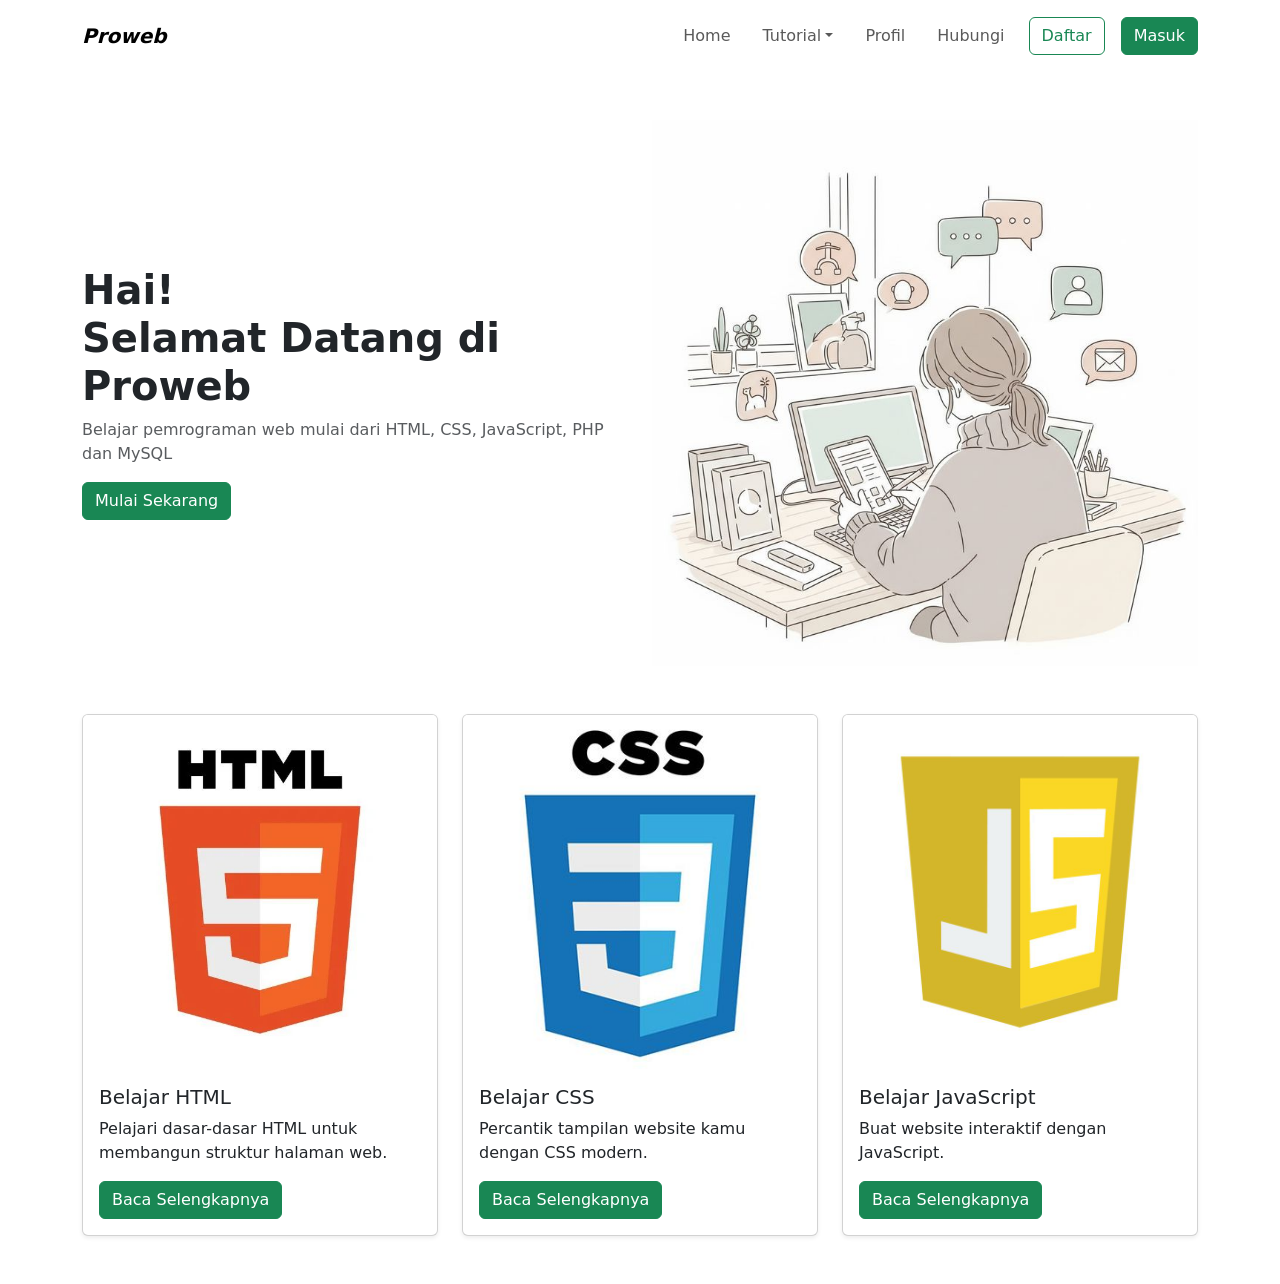
==== tugas4.html @ 28d93a35 "Add files via upload" ====
<!DOCTYPE html>
<html lang="en">
<head>
    <meta charset="UTF-8">
    <meta name="viewport" content="width=device-width, initial-scale=1.0">
    <title>Belajar Proweb</title>
    <link href="https://cdn.jsdelivr.net/npm/bootstrap@5.2.3/dist/css/bootstrap.min.css" rel="stylesheet">
    <script src="https://cdn.jsdelivr.net/npm/bootstrap@5.2.3/dist/js/bootstrap.bundle.min.js"></script>
</head>
<body>
<!-- Navbar -->
  <nav class="navbar navbar-expand-lg navbar-light bg-white py-3">
    <div class="container">
      <a class="navbar-brand fw-bold fst-italic" href="#">Proweb</a>
      <button class="navbar-toggler" type="button" data-bs-toggle="collapse" data-bs-target="#navMenu">
        <span class="navbar-toggler-icon"></span>
      </button>
      <div class="collapse navbar-collapse justify-content-end" id="navMenu">
        <ul class="navbar-nav align-items-lg-center gap-3">
          <li class="nav-item"><a class="nav-link" href="#">Home</a></li>
          <li class="nav-item dropdown">
            <a class="nav-link dropdown-toggle" href="#" role="button" data-bs-toggle="dropdown">Tutorial</a>
            <ul class="dropdown-menu">
              <li><a class="dropdown-item" href="#">HTML</a></li>
              <li><a class="dropdown-item" href="#">CSS</a></li>
              <li><a class="dropdown-item" href="#">JavaScript</a></li>
              <li><hr class="dropdown-divider"></li>
              <li><a class="dropdown-item" href="#">PHP</a></li>
              <li><a class="dropdown-item" href="#">MySQL</a></li>
            </ul>
          </li>
          <li class="nav-item"><a class="nav-link" href="#">Profil</a></li>
          <li class="nav-item"><a class="nav-link" href="#">Hubungi</a></li>
          <li class="nav-item"><a class="btn btn-outline-success" href="#">Daftar</a></li>
          <li class="nav-item"><a class="btn btn-success" href="#">Masuk</a></li>
        </ul>
      </div>
    </div>
  </nav>

  <!-- Hero Section -->
  <section class="container my-5">
    <div class="row align-items-center">
      <div class="col-lg-6">
        <h1 class="fw-bold">Hai!<br>Selamat Datang di Proweb</h1>
        <p class="text-muted">Belajar pemrograman web mulai dari HTML, CSS, JavaScript, PHP dan MySQL</p>
        <a href="#" class="btn btn-success">Mulai Sekarang</a>
      </div>
      <div class="col-lg-6 text-center mt-4 mt-lg-0">
        <img src="ngoding.jpg" class="img-fluid" alt="Ilustrasi belajar coding">
      </div>
    </div>
  </section>

  <script src="https://cdn.jsdelivr.net/npm/bootstrap@5.2.3/dist/js/bootstrap.bundle.min.js"></script>
    <section class="container my-5">
  <div class="row g-4">

    <!-- Card 1 -->
    <div class="col-md-4">
      <div class="card h-100 shadow-sm">
        <img src="html.jpg" class="card-img-top" alt="HTML">
        <div class="card-body">
          <h5 class="card-title">Belajar HTML</h5>
          <p class="card-text">Pelajari dasar-dasar HTML untuk membangun struktur halaman web.</p>
          <a href="#" class="btn btn-success">Baca Selengkapnya</a>
        </div>
      </div>
    </div>

    <!-- Card 2 -->
    <div class="col-md-4">
      <div class="card h-100 shadow-sm">
        <img src="css.jpg" class="card-img-top" alt="CSS">
        <div class="card-body">
          <h5 class="card-title">Belajar CSS</h5>
          <p class="card-text">Percantik tampilan website kamu dengan CSS modern.</p>
          <a href="#" class="btn btn-success">Baca Selengkapnya</a>
        </div>
      </div>
    </div>

    <!-- Card 3 -->
    <div class="col-md-4">
      <div class="card h-100 shadow-sm">
        <img src="javascript.jpg" class="card-img-top" alt="JavaScript">
        <div class="card-body">
          <h5 class="card-title">Belajar JavaScript</h5>
          <p class="card-text">Buat website interaktif dengan JavaScript.</p>
          <a href="#" class="btn btn-success">Baca Selengkapnya</a>
        </div>
      </div>
    </div> 
</section>
</body>
</html>
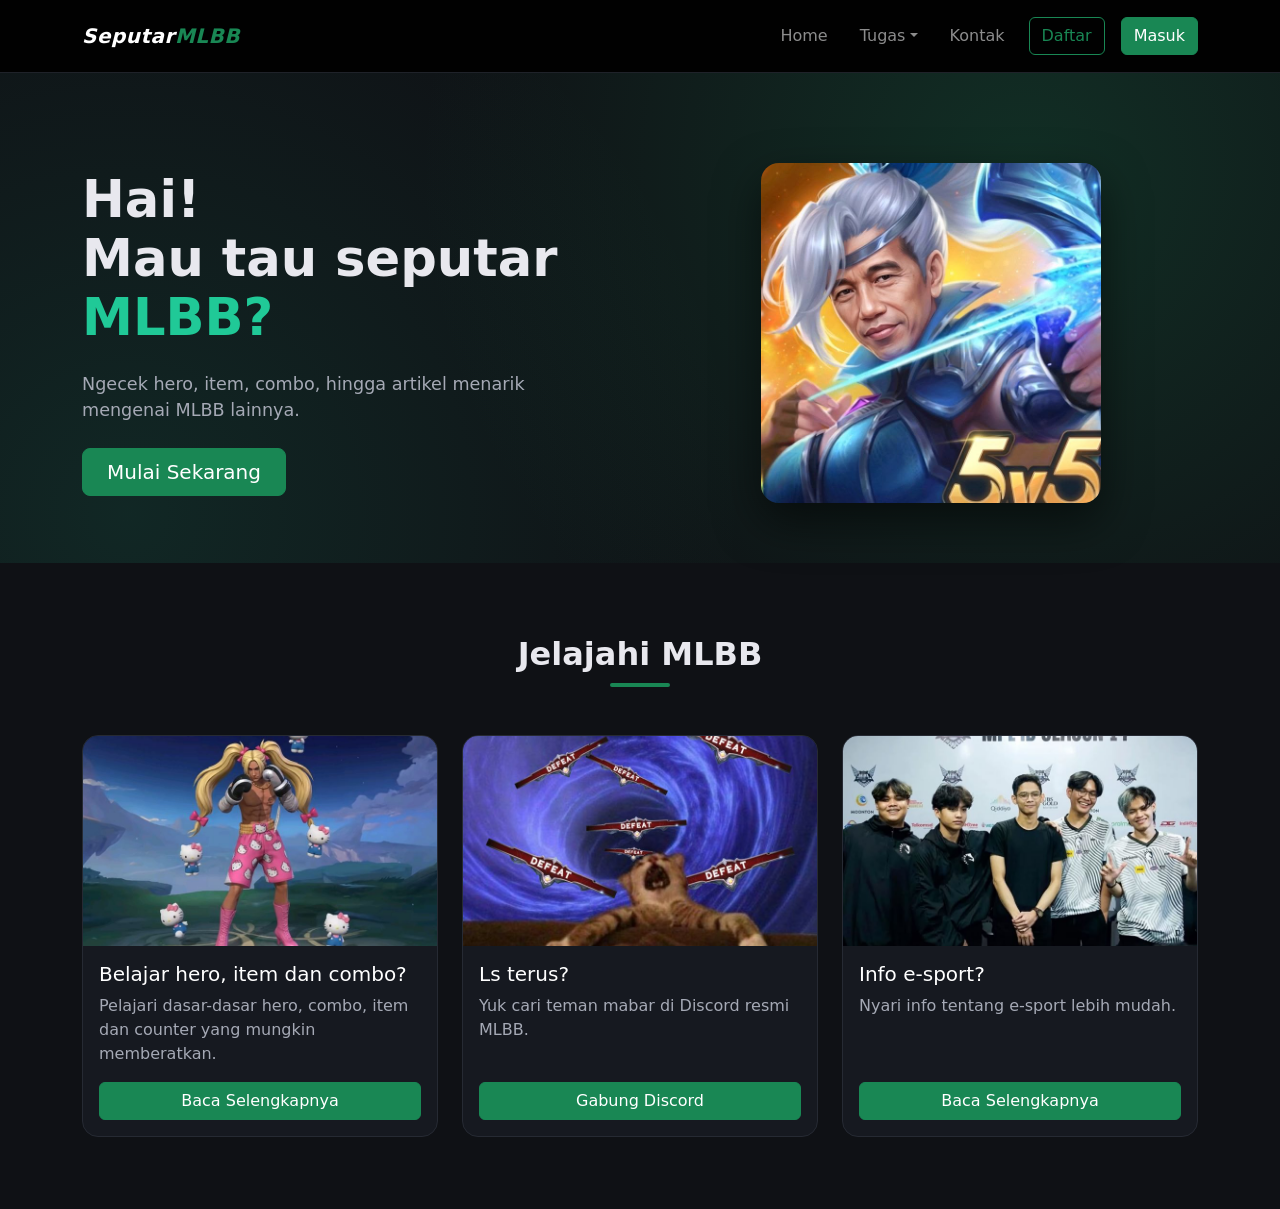
==== commit 80bc30f9: "Add files via upload" ====
--- a/tugas4.html
+++ b/tugas4.html
@@ -1,36 +1,69 @@
 <!DOCTYPE html>
-<html lang="en">
+<html lang="id">
 <head>
-    <meta charset="UTF-8">
-    <meta name="viewport" content="width=device-width, initial-scale=1.0">
-    <title>Belajar Proweb</title>
-    <link href="https://cdn.jsdelivr.net/npm/bootstrap@5.2.3/dist/css/bootstrap.min.css" rel="stylesheet">
-    <script src="https://cdn.jsdelivr.net/npm/bootstrap@5.2.3/dist/js/bootstrap.bundle.min.js"></script>
+  <meta charset="UTF-8">
+  <meta name="viewport" content="width=device-width, initial-scale=1.0">
+  <title>Tugas 4 - SeputarMLBB</title>
+  <link href="https://cdn.jsdelivr.net/npm/bootstrap@5.2.3/dist/css/bootstrap.min.css" rel="stylesheet">
+  <style>
+    html { scroll-behavior: smooth; }
+    body { background: #0f1115; color: #e8e8ee; }
+
+    /* Navbar */
+    .navbar { background: rgba(0, 0, 0, .92); backdrop-filter: blur(6px); border-bottom: 1px solid #1f2229; }
+    .navbar-brand { letter-spacing: .5px; }
+    .navbar-brand span { color: #198754; }
+    .nav-link { transition: color .2s; }
+    .nav-link:hover { color: #20c997 !important; }
+    .dropdown-menu { background: #161920; border: 1px solid #262a33; }
+    .dropdown-item { color: #dcdce4; }
+    .dropdown-item:hover { background: #198754; color: #fff; }
+
+    /* Hero */
+    .hero { padding: 90px 0 60px;
+      background: radial-gradient(circle at 80% 20%, rgba(25,135,84,.25), transparent 55%),
+                  radial-gradient(circle at 10% 90%, rgba(32,201,151,.12), transparent 50%); }
+    .hero h1 { font-size: clamp(2rem, 5vw, 3.2rem); line-height: 1.15; }
+    .hero h1 .accent { color: #20c997; }
+    .hero p.lead-text { color: #a5a9b5; font-size: 1.1rem; max-width: 480px; }
+    .hero img { border-radius: 18px; box-shadow: 0 18px 45px rgba(0,0,0,.55); max-height: 340px; object-fit: cover; }
+
+    /* Cards */
+    .section-title { font-weight: 700; }
+    .section-title::after { content: ""; display: block; width: 60px; height: 4px; margin: 10px auto 0;
+      border-radius: 4px; background: #198754; }
+    .info-card { background: #161920; border: 1px solid #262a33; border-radius: 16px; overflow: hidden;
+      transition: transform .25s, box-shadow .25s, border-color .25s; }
+    .info-card:hover { transform: translateY(-8px); border-color: #198754; box-shadow: 0 16px 35px rgba(25,135,84,.25); }
+    .info-card img { height: 210px; object-fit: cover; }
+    .info-card .card-text { color: #a5a9b5; }
+
+    /* Footer */
+    footer { background: #000; border-top: 1px solid #1f2229; color: #8c90a0; }
+  </style>
 </head>
 <body>
-<!-- Navbar -->
-  <nav class="navbar navbar-expand-lg navbar-light bg-white py-3">
+
+  <!-- Navbar -->
+  <nav class="navbar navbar-expand-lg navbar-dark sticky-top py-3">
     <div class="container">
-      <a class="navbar-brand fw-bold fst-italic" href="#">Proweb</a>
-      <button class="navbar-toggler" type="button" data-bs-toggle="collapse" data-bs-target="#navMenu">
+      <a class="navbar-brand fw-bold fst-italic" href="#home">Seputar<span>MLBB</span></a>
+      <button class="navbar-toggler" type="button" data-bs-toggle="collapse" data-bs-target="#navMenu"
+              aria-controls="navMenu" aria-expanded="false" aria-label="Toggle navigation">
         <span class="navbar-toggler-icon"></span>
       </button>
       <div class="collapse navbar-collapse justify-content-end" id="navMenu">
-        <ul class="navbar-nav align-items-lg-center gap-3">
-          <li class="nav-item"><a class="nav-link" href="#">Home</a></li>
+        <ul class="navbar-nav align-items-lg-center gap-lg-3">
+          <li class="nav-item"><a class="nav-link" href="#home">Home</a></li>
           <li class="nav-item dropdown">
-            <a class="nav-link dropdown-toggle" href="#" role="button" data-bs-toggle="dropdown">Tutorial</a>
+            <a class="nav-link dropdown-toggle" href="#" role="button" data-bs-toggle="dropdown" aria-expanded="false">Tugas</a>
             <ul class="dropdown-menu">
-              <li><a class="dropdown-item" href="#">HTML</a></li>
-              <li><a class="dropdown-item" href="#">CSS</a></li>
-              <li><a class="dropdown-item" href="#">JavaScript</a></li>
-              <li><hr class="dropdown-divider"></li>
-              <li><a class="dropdown-item" href="#">PHP</a></li>
-              <li><a class="dropdown-item" href="#">MySQL</a></li>
+              <li><a class="dropdown-item" href="index.html">Tugas 1</a></li>
+              <li><a class="dropdown-item" href="tugas2.html">Tugas 2</a></li>
+              <li><a class="dropdown-item" href="tugas3.html">Tugas 3</a></li>
             </ul>
           </li>
-          <li class="nav-item"><a class="nav-link" href="#">Profil</a></li>
-          <li class="nav-item"><a class="nav-link" href="#">Hubungi</a></li>
+          <li class="nav-item"><a class="nav-link" href="https://wa.me/6281436155100" target="_blank" rel="noopener">Kontak</a></li>
           <li class="nav-item"><a class="btn btn-outline-success" href="#">Daftar</a></li>
           <li class="nav-item"><a class="btn btn-success" href="#">Masuk</a></li>
         </ul>
@@ -39,58 +72,68 @@
   </nav>
 
   <!-- Hero Section -->
-  <section class="container my-5">
-    <div class="row align-items-center">
-      <div class="col-lg-6">
-        <h1 class="fw-bold">Hai!<br>Selamat Datang di Proweb</h1>
-        <p class="text-muted">Belajar pemrograman web mulai dari HTML, CSS, JavaScript, PHP dan MySQL</p>
-        <a href="#" class="btn btn-success">Mulai Sekarang</a>
+  <header id="home" class="hero">
+    <div class="container">
+      <div class="row align-items-center g-5">
+        <div class="col-lg-6">
+          <h1 class="fw-bold">Hai!<br>Mau tau seputar <span class="accent">MLBB?</span></h1>
+          <p class="lead-text my-4">Ngecek hero, item, combo, hingga artikel menarik mengenai MLBB lainnya.</p>
+          <a href="#info" class="btn btn-success btn-lg px-4">Mulai Sekarang</a>
+        </div>
+        <div class="col-lg-6 text-center">
+          <img src="ml.jpg" class="img-fluid" alt="Ilustrasi Mobile Legends: Bang Bang">
+        </div>
       </div>
-      <div class="col-lg-6 text-center mt-4 mt-lg-0">
-        <img src="ngoding.jpg" class="img-fluid" alt="Ilustrasi belajar coding">
+    </div>
+  </header>
+
+  <!-- Cards Section -->
+  <section id="info" class="container my-5 py-4">
+    <h2 class="section-title text-center mb-5">Jelajahi MLBB</h2>
+    <div class="row g-4">
+
+      <!-- Card 1 -->
+      <div class="col-md-4">
+        <div class="card info-card h-100">
+          <img src="skin.jpg" class="card-img-top" alt="Hero, item, dan combo MLBB">
+          <div class="card-body d-flex flex-column">
+            <h5 class="card-title text-white">Belajar hero, item dan combo?</h5>
+            <p class="card-text">Pelajari dasar-dasar hero, combo, item dan counter yang mungkin memberatkan.</p>
+            <a href="https://share.google/S8K7Gt2LrNEn6VXQh" target="_blank" rel="noopener noreferrer"
+               class="btn btn-success mt-auto">Baca Selengkapnya</a>
+          </div>
+        </div>
       </div>
+
+      <!-- Card 2 -->
+      <div class="col-md-4">
+        <div class="card info-card h-100">
+          <img src="ls.jpg" class="card-img-top" alt="Cari teman mabar di Discord MLBB">
+          <div class="card-body d-flex flex-column">
+            <h5 class="card-title text-white">Ls terus?</h5>
+            <p class="card-text">Yuk cari teman mabar di Discord resmi MLBB.</p>
+            <a href="https://discord.com/invite/mobilelegendsbangbang" target="_blank" rel="noopener noreferrer"
+               class="btn btn-success mt-auto">Gabung Discord</a>
+          </div>
+        </div>
+      </div>
+
+      <!-- Card 3 -->
+      <div class="col-md-4">
+        <div class="card info-card h-100">
+          <img src="tlid.jpg" class="card-img-top" alt="Info e-sport MLBB">
+          <div class="card-body d-flex flex-column">
+            <h5 class="card-title text-white">Info e-sport?</h5>
+            <p class="card-text">Nyari info tentang e-sport lebih mudah.</p>
+            <a href="https://share.google/aMsfTHR1tThJLEgff" target="_blank" rel="noopener noreferrer"
+               class="btn btn-success mt-auto">Baca Selengkapnya</a>
+          </div>
+        </div>
+      </div>
+
     </div>
   </section>
 
   <script src="https://cdn.jsdelivr.net/npm/bootstrap@5.2.3/dist/js/bootstrap.bundle.min.js"></script>
-    <section class="container my-5">
-  <div class="row g-4">
-
-    <!-- Card 1 -->
-    <div class="col-md-4">
-      <div class="card h-100 shadow-sm">
-        <img src="html.jpg" class="card-img-top" alt="HTML">
-        <div class="card-body">
-          <h5 class="card-title">Belajar HTML</h5>
-          <p class="card-text">Pelajari dasar-dasar HTML untuk membangun struktur halaman web.</p>
-          <a href="#" class="btn btn-success">Baca Selengkapnya</a>
-        </div>
-      </div>
-    </div>
-
-    <!-- Card 2 -->
-    <div class="col-md-4">
-      <div class="card h-100 shadow-sm">
-        <img src="css.jpg" class="card-img-top" alt="CSS">
-        <div class="card-body">
-          <h5 class="card-title">Belajar CSS</h5>
-          <p class="card-text">Percantik tampilan website kamu dengan CSS modern.</p>
-          <a href="#" class="btn btn-success">Baca Selengkapnya</a>
-        </div>
-      </div>
-    </div>
-
-    <!-- Card 3 -->
-    <div class="col-md-4">
-      <div class="card h-100 shadow-sm">
-        <img src="javascript.jpg" class="card-img-top" alt="JavaScript">
-        <div class="card-body">
-          <h5 class="card-title">Belajar JavaScript</h5>
-          <p class="card-text">Buat website interaktif dengan JavaScript.</p>
-          <a href="#" class="btn btn-success">Baca Selengkapnya</a>
-        </div>
-      </div>
-    </div> 
-</section>
 </body>
 </html>
